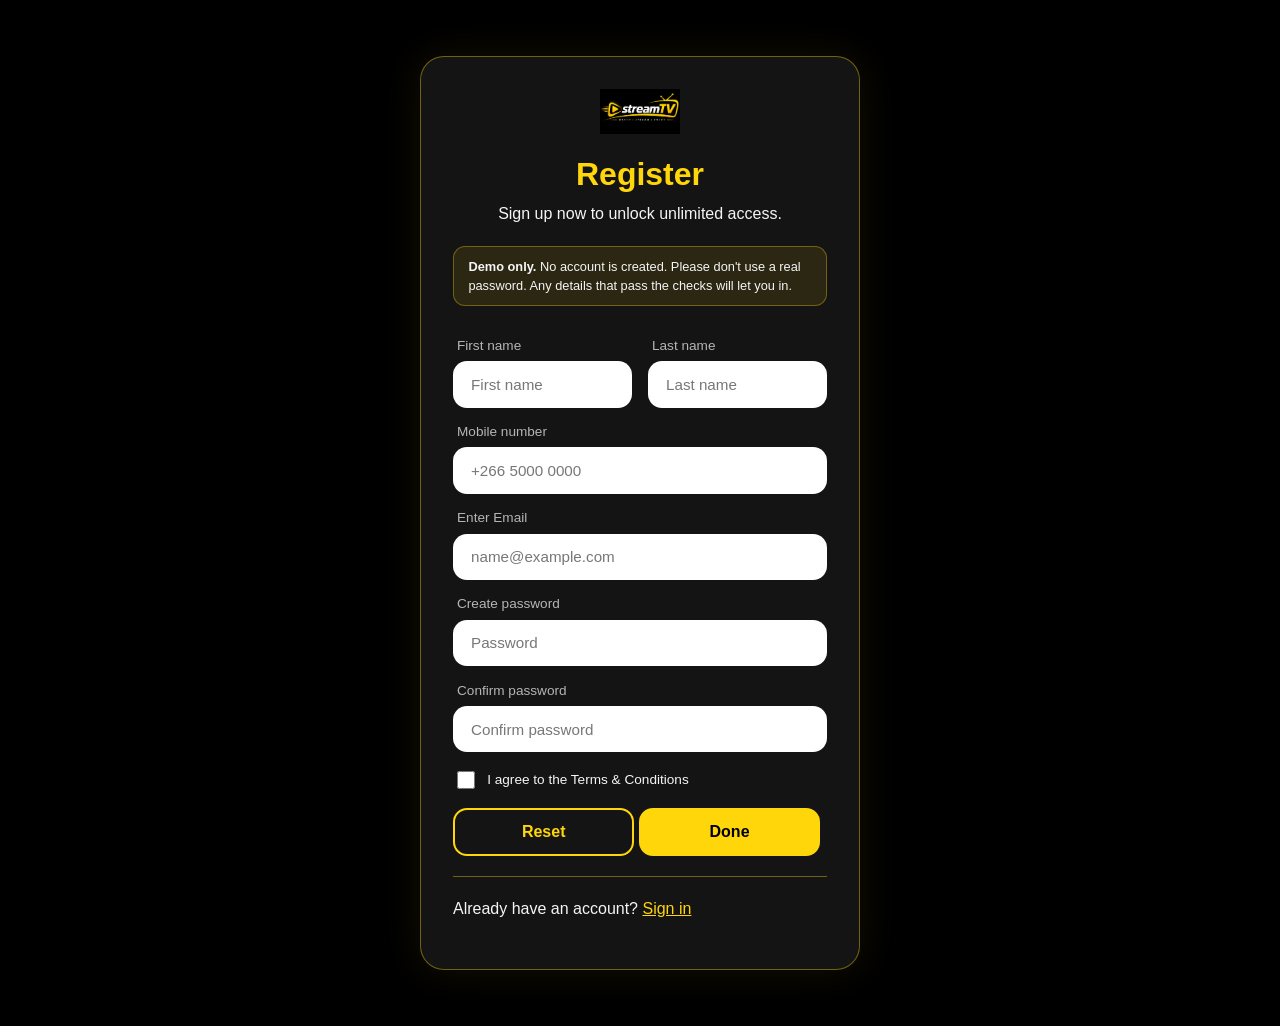
==== index.html @ e043f34e "Add files via upload" ====
<!DOCTYPE html>
<html lang="en">
<head>
    <meta charset="UTF-8">
    <meta name="viewport" content="width=device-width, initial-scale=1.0">
    <title>StreamTV | Sign Up</title>
    <link rel="stylesheet" href="streamtv.css">
</head>
<body class="form-page">
<main>
<form>
  <div class="form-box">
    <img src="STREAMTV.webp" alt="StreamTV logo: a black and yellow TV and remote">

    <h2>Register</h2>
    <h3>Sign up now to unlock unlimited access.</h3>

    <p class="demo-note"><strong>Demo only.</strong> No account is created. Please don't use a real password. Any details that pass the checks will let you in.</p>

    <div class="name-row">
      <div>
        <label for="Fname">First name</label>
        <input type="text" id="Fname" placeholder="First name" required minlength="2" class="form-control">
      </div>
      <div>
        <label for="Lname">Last name</label>
        <input type="text" id="Lname" placeholder="Last name" required minlength="2" class="form-control">
      </div>
    </div>

    <div>
      <label for="Mobilenumber">Mobile number</label>
      <input type="tel" id="Mobilenumber" placeholder="+266 5000 0000" required pattern="[0-9+ ]{8,15}" class="form-control">
    </div>

    <div>
      <label for="Email">Enter Email</label>
      <input type="email" id="Email" placeholder="name@example.com" required class="form-control">
    </div>

    <div>
      <label for="Password">Create password</label>
      <input type="password" id="Password" placeholder="Password" required minlength="8" class="form-control">
    </div>

    <div>
      <label for="Confirm_password">Confirm password</label>
      <input type="password" id="Confirm_password" placeholder="Confirm password" required minlength="8" class="form-control">
    </div>

    <div class="form-check">
      <input type="checkbox" id="terms" class="form-check-input" required>
      <label for="terms" class="form-check-label">I agree to the Terms &amp; Conditions</label>
    </div>

    <div id="message" role="alert"></div>

    <button type="reset" class="btn btn-secondary">Reset</button>
    <button type="submit" class="btn btn-warning">Done</button>
    <hr>
    <p>Already have an account? <a href="signin.html">Sign in</a></p>
  </div>
</form>
</main>
<script src="script.js"></script>
</body>
</html>
---- streamtv.css ----
/* COLOUR VARIABLES */
:root {
  --black: #000000;
  --card: #141414;
  --yellow: #FFD60A;
  --yellow-dark: #E6BE00;
  --white: #F5F5F5;
  --muted: #B5B5B5;
}

/*  RESET */
* {
  box-sizing: border-box;
}

/* BODY */
body {
  margin: 0;
  background: var(--black);
  color: var(--white);
  font-family: Arial, sans-serif;
  line-height: 1.5;
}

/* only the sign up and sign in pages get padding around the card */
body.form-page {
  padding: 1.5rem 1rem;
}

html,
body {
  overflow-x: hidden;
}

img {
  max-width: 100%;
}

/* FORM CARD (sign up and sign in) */
.form-box {
  max-width: 440px;
  margin: 2rem auto;
  padding: 2rem;
  background: var(--card);
  border: 1px solid rgba(255, 214, 10, 0.4);
  border-radius: 24px;
  box-shadow: 0 0 40px rgba(255, 214, 10, 0.08);
}

.form-box > img {
  display: block;
  width: 80px;
  height: auto;
  margin: 0 auto 1rem;
}

/* HEADINGS */
h1 {
  margin: 0 0 0.25rem;
  color: var(--yellow);
  font-size: 2rem;
  font-weight: 700;
}

h2 {
  margin: 0 0 0.25rem;
  color: var(--yellow);
  text-align: center;
  font-size: 2rem;
  font-weight: 700;
}

h3 {
  margin: 0 0 1.25rem;
  text-align: center;
  font-size: 1rem;
  font-weight: 400;
}

/* DEMO NOTE */
.demo-note {
  padding: 0.6rem 0.9rem;
  margin-bottom: 1rem;
  background: rgba(255, 214, 10, 0.1);
  border: 1px solid rgba(255, 214, 10, 0.35);
  border-radius: 12px;
  font-size: 0.8rem;
}

/* LABELS AND INPUTS */
label {
  display: block;
  margin: 0.9rem 0 0.3rem;
  padding-left: 0.25rem;
  font-size: 0.85rem;
  font-weight: 500;
  color: var(--muted);
}

.form-control {
  display: block;
  width: 100%;
  padding: 0.8rem 1rem;
  background: #FFFFFF;
  color: #111111;
  border: 2px solid transparent;
  border-radius: 14px;
  font-size: 0.95rem;
}

.form-control::placeholder {
  color: #777777;
}

/* FOCUS STATE */
.form-control:focus {
  outline: none;
  background: #FFFFFF;
  color: #111111;
  border-color: var(--yellow);
  box-shadow: 0 0 0 0.2rem rgba(255, 214, 10, 0.3);
}

.form-select {
  background-color: #FFFFFF;
  color: #111111;
  border: 2px solid transparent;
  border-radius: 14px;
  padding: 0.8rem 1rem;
  font-size: 0.95rem;
}

.form-select:focus {
  border-color: var(--yellow);
  box-shadow: 0 0 0 0.2rem rgba(255, 214, 10, 0.3);
}

.name-row {
  display: flex;
  gap: 1rem;
}

.name-row > div {
  flex: 1;
  min-width: 0;
}

/* CHECKBOX ROW */
.form-check {
  display: flex;
  align-items: center;
  gap: 0.6rem;
  margin: 1rem 0;
  font-size: 0.85rem;
}

.form-check-input {
  width: 1.1rem;
  height: 1.1rem;
  accent-color: var(--yellow);
}

.form-check-label {
  margin: 0;
  padding: 0;
  color: var(--white);
}

/* MESSAGES */
#message {
  margin-top: 1rem;
}

.alert {
  padding: 0.7rem 1rem;
  border-radius: 12px;
  font-size: 0.9rem;
}

.alert-success {
  background: rgba(255, 214, 10, 0.15);
  border: 1px solid var(--yellow);
}

.alert-danger {
  background: rgba(255, 107, 107, 0.15);
  border: 1px solid #FF6B6B;
}

/* BUTTONS */
.btn {
  padding: 0.8rem;
  border-radius: 14px;
  font-family: inherit;
  font-size: 1rem;
  font-weight: 600;
  cursor: pointer;
}

.btn-sm {
  padding: 0.4rem 0.75rem;
  font-size: 0.85rem;
  border-radius: 10px;
}

.btn-warning {
  background: var(--yellow);
  border: 2px solid var(--yellow);
  color: #000000;
}

.btn-secondary {
  background: transparent;
  border: 2px solid var(--yellow);
  color: var(--yellow);
}

/* HOVER STATES */
.btn-warning:hover {
  background: var(--yellow-dark);
  border-color: var(--yellow-dark);
  color: #000000;
}

.btn-secondary:hover {
  background: var(--yellow);
  color: #000000;
}

.btn-outline-warning {
  border: 2px solid var(--yellow);
  color: var(--yellow);
}

.btn-outline-warning:hover {
  background: var(--yellow);
  color: #000000;
}

.btn:focus-visible {
  outline: 3px solid #FFFFFF;
  outline-offset: 2px;
}

/* buttons inside the sign up / sign in card */
.form-box .btn {
  width: calc(50% - 0.35rem);
}

.form-box .btn-full {
  width: 100%;
}

hr {
  border: 0;
  border-top: 1px solid rgba(255, 214, 10, 0.4);
  margin: 1.25rem 0;
}

a {
  color: var(--yellow);
}

a:hover,
a:focus {
  color: var(--yellow-dark);
}

/* NAVBAR */
.navbar.navbar-dark {
  --bs-navbar-color: #F5F5F5;
  --bs-navbar-hover-color: #FFD60A;
  --bs-navbar-active-color: #FFD60A;
  --bs-navbar-brand-color: #F5F5F5;
  --bs-navbar-brand-hover-color: #FFD60A;
  background: #000000;
  border-bottom: 1px solid rgba(255, 214, 10, 0.4);
  padding: 0.5rem 0;
}

.navbar-brand {
  display: flex;
  align-items: center;
  gap: 0.5rem;
  font-weight: 700;
}

.navbar .btn {
  padding: 0.45rem 0.9rem;
  font-size: 0.95rem;
}

.navbar .form-control {
  padding: 0.45rem 0.9rem;
}

/* PAGE SECTIONS */
main section {
  padding: 1.5rem 1.5rem 0;
}

main section h2 {
  text-align: left;
  margin-bottom: 1rem;
}

#Browse_heading p,
#Mylist_heading p {
  color: var(--muted);
}

/* HERO BANNER */
#Hero {
  min-height: 70vh;
  padding: 4rem 1.5rem;
  display: flex;
  flex-direction: column;
  justify-content: center;
  align-items: flex-start;
  gap: 0.75rem;
  background:
    linear-gradient(to right, rgba(0, 0, 0, 0.85), rgba(0, 0, 0, 0.3)),
    url("hero.jpg") center / cover no-repeat;
}

#Hero h1 {
  font-size: 2.5rem;
}

.hero-buttons {
  display: flex;
  flex-wrap: wrap;
  gap: 0.6rem;
}

/* A ROW OF CARDS  */
#Trending-row,
#New_releases-row,
#Popular-row {
  display: flex;
  gap: 1rem;
  overflow-x: auto;
  padding-bottom: 1rem;
  scroll-snap-type: x proximity;
}

/*  ONE MOVIE CARD */
.movie-card {
  flex: 0 0 170px;
  background: var(--card);
  border: 1px solid transparent;
  border-radius: 14px;
  overflow: hidden;
  scroll-snap-align: start;
  transition: transform 0.2s, border-color 0.2s;
}

/* on Browse and My List the Bootstrap column sets the width */
.row .movie-card {
  flex: none;
  height: 100%;
}

/* HOVER and FOCUS STATE */
.movie-card:hover,
.movie-card:focus-within {
  transform: translateY(-6px);
  border-color: var(--yellow);
}

.poster-img {
  display: block;
  width: 100%;
  aspect-ratio: 2 / 3;
  object-fit: cover;
  background: #222222;
}

.movie-info {
  padding: 0.75rem;
}

.movie-title {
  margin: 0 0 0.25rem;
  text-align: left;
  font-size: 1rem;
  font-weight: 600;
  color: var(--white);
}

.movie-meta {
  margin: 0 0 0.5rem;
  font-size: 0.75rem;
  color: var(--muted);
}

/* description clipped to 3 lines */
.movie-desc {
  margin: 0.5rem 0 0.75rem;
  font-size: 0.8rem;
  color: var(--muted);
  display: -webkit-box;
  -webkit-line-clamp: 3;
  line-clamp: 3;
  -webkit-box-orient: vertical;
  overflow: hidden;
}

.card-buttons {
  display: flex;
  flex-wrap: wrap;
  gap: 0.4rem;
}

#No_results {
  padding: 2rem 0;
  text-align: center;
  color: var(--muted);
}

/*  DETAILS MODAL */
.modal-content {
  background: var(--card);
  color: var(--white);
  border: 1px solid rgba(255, 214, 10, 0.4);
  border-radius: 20px;
}

.modal-header,
.modal-footer {
  border-color: rgba(255, 214, 10, 0.2);
}

.modal-title {
  margin: 0;
  text-align: left;
  font-size: 1.5rem;
}

/* MY LIST PAGE */
#Mylist_count {
  color: var(--muted);
}

#Mylist_empty {
  padding: 2rem 0;
  text-align: center;
  color: var(--muted);
}

#Mylist_actions {
  padding-top: 1rem;
}

#Mylist_message {
  padding: 0.5rem 1.5rem;
  min-height: 2rem;
  color: var(--yellow);
}

/* ABOUT PAGE */
details {
  margin-bottom: 0.5rem;
  padding: 0.75rem 1rem;
  background: var(--card);
  border: 1px solid rgba(255, 214, 10, 0.25);
  border-radius: 12px;
}

summary {
  cursor: pointer;
  font-weight: 600;
  color: var(--yellow);
}

details p {
  margin: 0.5rem 0 0;
}

#Contact_form {
  max-width: 600px;
}

.status-ok {
  margin-top: 1rem;
  color: var(--yellow);
}

.status-error {
  margin-top: 1rem;
  color: #FF6B6B;
}

/* MY LIST FEEDBACK MESSAGE */
#list-toast {
  position: fixed;
  left: 50%;
  bottom: 1.5rem;
  transform: translateX(-50%) translateY(20px);
  z-index: 2000;
  max-width: 90%;
  padding: 0.75rem 1.25rem;
  background: var(--yellow);
  color: #000000;
  font-weight: 600;
  border-radius: 12px;
  opacity: 0;
  pointer-events: none;
  transition: opacity 0.25s, transform 0.25s;
}

#list-toast.show {
  opacity: 1;
  transform: translateX(-50%) translateY(0);
}

/* FOOTER */
footer {
  margin-top: 2rem;
  padding: 1.5rem;
  text-align: center;
  font-size: 0.85rem;
  color: var(--muted);
  border-top: 1px solid rgba(255, 214, 10, 0.3);
}

footer nav a {
  margin: 0 0.5rem;
}

/* TABLET */
@media (max-width: 768px) {
  body.form-page {
    padding: 1rem;
  }

  .form-box {
    margin: 1rem auto;
  }
}

/* PHONE */
@media (max-width: 480px) {
  .form-box {
    padding: 1.5rem 1.25rem;
    border-radius: 20px;
  }

  h2 {
    font-size: 1.7rem;
  }

  #Hero h1 {
    font-size: 1.8rem;
  }

  .name-row {
    flex-direction: column;
    gap: 0;
  }

  .form-box .btn {
    width: 100%;
    margin-bottom: 0.6rem;
  }

  .movie-card {
    flex-basis: 140px;
  }
}

/* DATA STATUS LINE (Fetch API feedback)  */
.data-status {
  margin: 0;
  padding: 0.75rem 1.5rem 0;
  min-height: 2rem;
  font-size: 0.85rem;
  color: var(--muted);
}

.data-status.loading::before {
  content: "⏳ ";
}

.data-status.ok {
  color: var(--muted);
}

.data-status.error {
  color: #FF6B6B;
}

/* VIDEO PLAYER IN THE DETAILS POP-UP */
#trailerBox iframe {
  border: 0;
  border-radius: 12px;
  background: #000000;
}
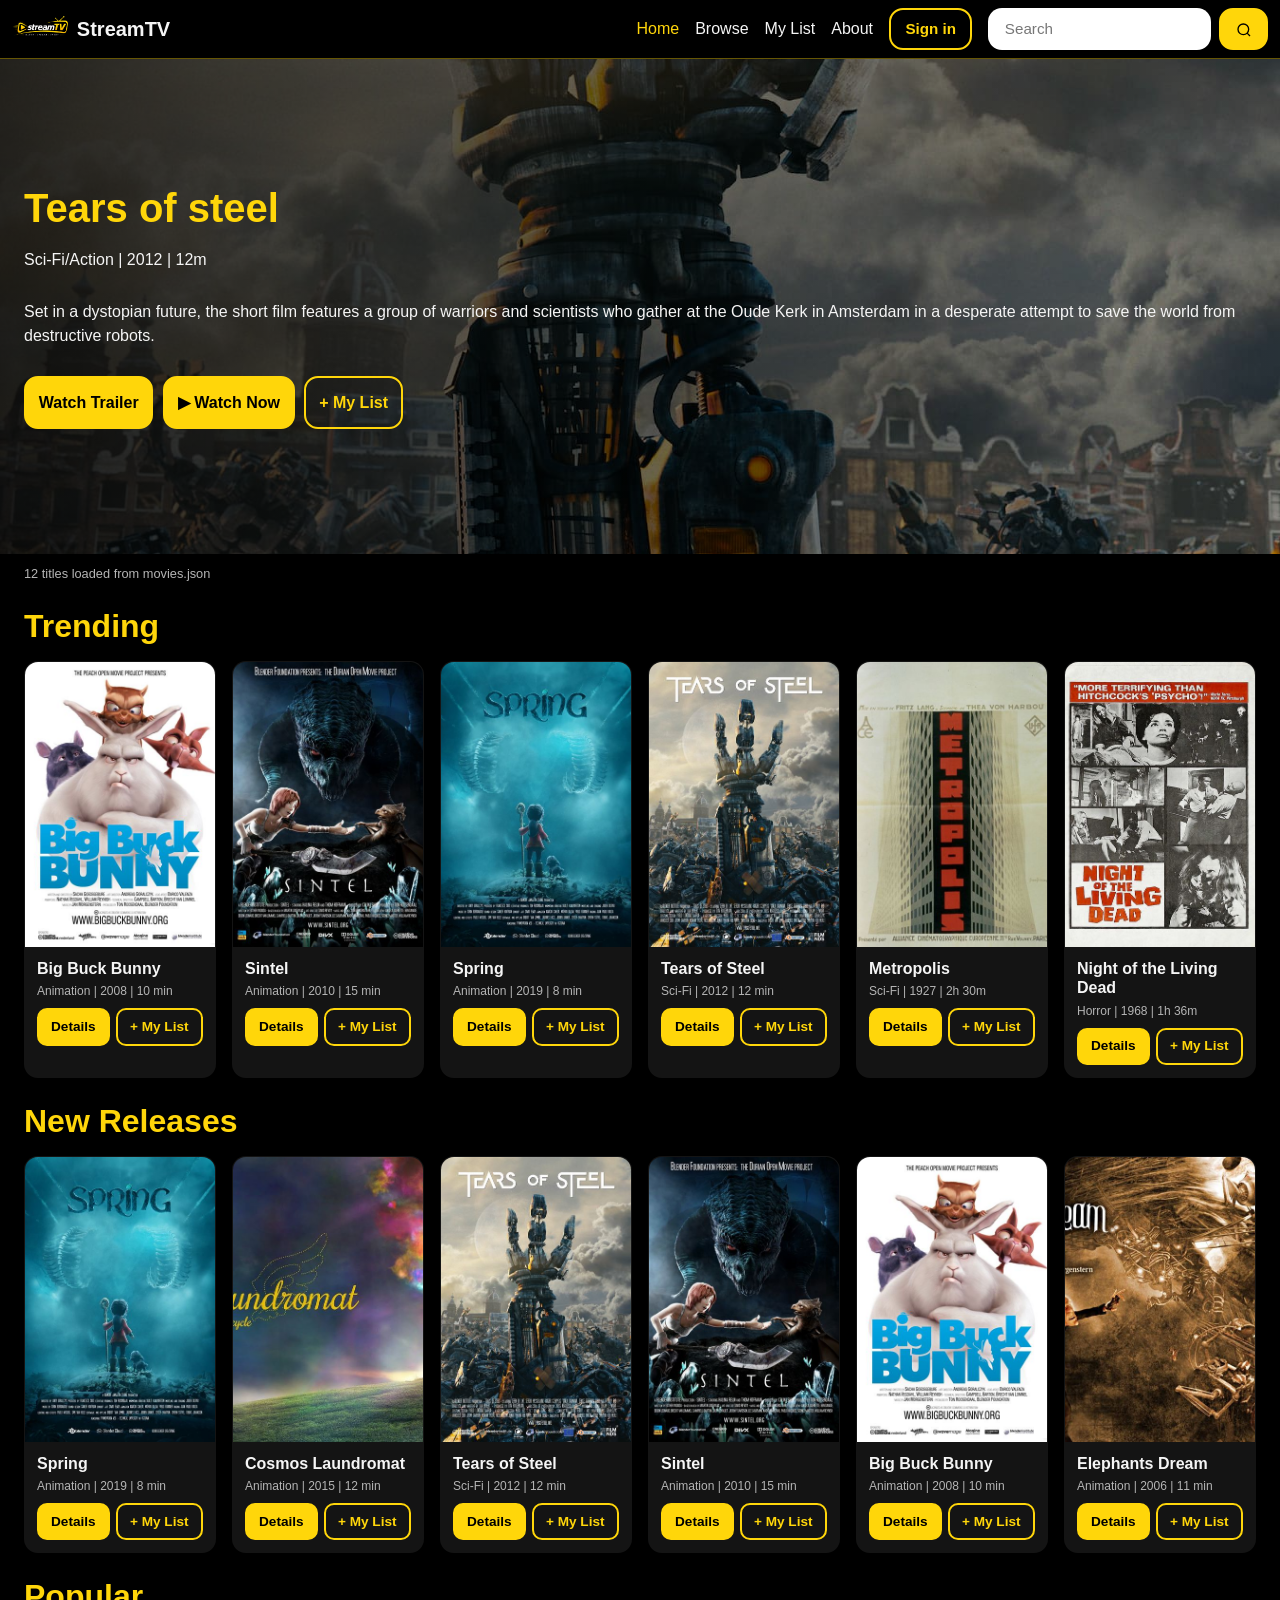
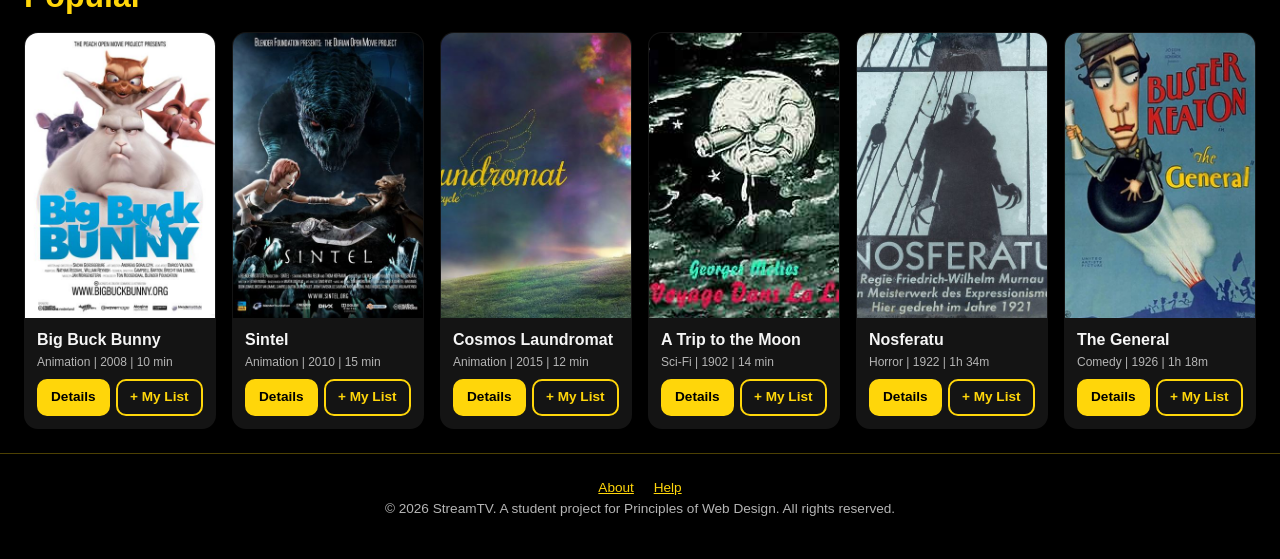
==== commit 75415732: "Add files via upload" ====
--- a/index.html
+++ b/index.html
@@ -3,65 +3,90 @@
 <head>
     <meta charset="UTF-8">
     <meta name="viewport" content="width=device-width, initial-scale=1.0">
-    <title>StreamTV | Sign Up</title>
+    <title>StreamTV | Home</title>
+    <link href="https://cdn.jsdelivr.net/npm/bootstrap@5.3.3/dist/css/bootstrap.min.css" rel="stylesheet">
     <link rel="stylesheet" href="streamtv.css">
 </head>
-<body class="form-page">
-<main>
-<form>
-  <div class="form-box">
-    <img src="STREAMTV.webp" alt="StreamTV logo: a black and yellow TV and remote">
+<body>
+    <header>
+        <nav class="navbar navbar-expand-lg navbar-dark" aria-label="Main navigation">
+            <div class="container-fluid">
+                <a class="navbar-brand" href="index.html">
+                    <img src="STREAMTV.webp" alt="StreamTV logo" height="32">
+                    <span>StreamTV</span>
+                </a>
+                <button class="navbar-toggler" type="button" data-bs-toggle="collapse" data-bs-target="#mainNav" aria-controls="mainNav" aria-expanded="false" aria-label="Toggle navigation">
+                    <span class="navbar-toggler-icon"></span>
+                </button>
+                <div class="collapse navbar-collapse" id="mainNav">
+                    <ul class="navbar-nav ms-auto mb-2 mb-lg-0 align-items-lg-center">
+                        <li class="nav-item"><a class="nav-link active" aria-current="page" href="index.html">Home</a></li>
+                        <li class="nav-item"><a class="nav-link" href="browse.html">Browse</a></li>
+                        <li class="nav-item"><a class="nav-link" href="mylist.html">My List</a></li>
+                        <li class="nav-item"><a class="nav-link" href="about.html">About</a></li>
+                        <li id="signinItem" class="nav-item"><a class="btn btn-outline-warning ms-lg-2" href="signin.html">Sign in</a></li>
+                        <li id="logoutItem" class="nav-item" hidden><button type="button" id="logoutBtn" class="btn btn-outline-warning ms-lg-2">Log out</button></li>
+                    </ul>
+                    <form class="d-flex ms-lg-3" role="search">
+                        <label for="search_input" class="visually-hidden">Search</label>
+                        <input class="form-control me-2" type="search" id="search_input" placeholder="Search">
+                        <button class="btn btn-warning" type="submit" aria-label="search">
+                             <svg width="16" height="16" viewBox="0 0 24 24" fill="none" stroke="currentColor" stroke-width="2">
+                                 <circle cx="11" cy="11" r="8"></circle>
+                                 <line x1="21" y1="21" x2="16.65" y2="16.65"></line>
+                             </svg>
+                        </button>
+                    </form>
+                </div>
+            </div>
+        </nav>
+    </header>
 
-    <h2>Register</h2>
-    <h3>Sign up now to unlock unlimited access.</h3>
+    <main>
+        <section id="Hero" aria-labelledby="hero-title">
+            <h1 id="hero-title">Tears of steel</h1>
+            <p>Sci-Fi/Action | 2012 | 12m</p>
+            <p>Set in a dystopian future, the short film features a group of warriors and scientists who gather at the Oude Kerk in Amsterdam in a desperate attempt to save the world from destructive robots.</p>
+            <div class="hero-buttons">
+                <a href="https://www.youtube.com/watch?v=R6MlUcmOul8" target="_blank" rel="noopener" class="btn btn-warning">Watch Trailer</a>
+                <button type="button" id="heroWatchBtn" class="btn btn-warning" data-id="6">▶ Watch Now</button>
+                <button type="button" id="heroListBtn" class="btn btn-outline-warning list-btn" data-id="6">+ My List</button>
+            </div>
+        </section>
 
-    <p class="demo-note"><strong>Demo only.</strong> No account is created. Please don't use a real password. Any details that pass the checks will let you in.</p>
+        <p id="Data_status" class="data-status" role="status" aria-live="polite"></p>
 
-    <div class="name-row">
-      <div>
-        <label for="Fname">First name</label>
-        <input type="text" id="Fname" placeholder="First name" required minlength="2" class="form-control">
-      </div>
-      <div>
-        <label for="Lname">Last name</label>
-        <input type="text" id="Lname" placeholder="Last name" required minlength="2" class="form-control">
-      </div>
-    </div>
+        <section id="Trending">
+            <h2>Trending</h2>
+            <div id="Trending-row"></div>
+        </section>
 
-    <div>
-      <label for="Mobilenumber">Mobile number</label>
-      <input type="tel" id="Mobilenumber" placeholder="+266 5000 0000" required pattern="[0-9+ ]{8,15}" class="form-control">
-    </div>
+        <section id="New_releases">
+            <h2>New Releases</h2>
+            <div id="New_releases-row"></div>
+        </section>
 
-    <div>
-      <label for="Email">Enter Email</label>
-      <input type="email" id="Email" placeholder="name@example.com" required class="form-control">
-    </div>
+        <section id="Popular">
+            <h2>Popular</h2>
+            <div id="Popular-row"></div>
+        </section>
 
-    <div>
-      <label for="Password">Create password</label>
-      <input type="password" id="Password" placeholder="Password" required minlength="8" class="form-control">
-    </div>
+    </main>
 
-    <div>
-      <label for="Confirm_password">Confirm password</label>
-      <input type="password" id="Confirm_password" placeholder="Confirm password" required minlength="8" class="form-control">
-    </div>
+    <footer>
+        <nav aria-label="Footer navigation">
+            <a href="about.html">About</a>
+            <a href="about.html#faq">Help</a>
+        </nav>
+        <p>&copy; 2026 StreamTV. A student project for Principles of Web Design. All rights reserved.</p>
+    </footer>
 
-    <div class="form-check">
-      <input type="checkbox" id="terms" class="form-check-input" required>
-      <label for="terms" class="form-check-label">I agree to the Terms &amp; Conditions</label>
-    </div>
-
-    <div id="message" role="alert"></div>
-
-    <button type="reset" class="btn btn-secondary">Reset</button>
-    <button type="submit" class="btn btn-warning">Done</button>
-    <hr>
-    <p>Already have an account? <a href="signin.html">Sign in</a></p>
-  </div>
-</form>
-</main>
-<script src="script.js"></script>
+    <script src="https://cdn.jsdelivr.net/npm/bootstrap@5.3.3/dist/js/bootstrap.bundle.min.js"></script>
+    <script src="nav.js"></script>
+    <script src="movies.js"></script>
+    <script src="data.js"></script>
+    <script src="list.js"></script>
+    <script src="cards.js"></script>
+    <script src="home.js"></script>
 </body>
 </html>
--- a/streamtv.css
+++ b/streamtv.css
@@ -299,6 +299,15 @@
   padding: 1.5rem 1.5rem 0;
 }
 
+/* every section except the hero shares the same centred width, so the page has even side spaces */
+main section:not(#Hero),
+main > .data-status {
+  width: 100%;
+  max-width: 1400px;
+  margin-left: auto;
+  margin-right: auto;
+}
+
 main section h2 {
   text-align: left;
   margin-bottom: 1rem;
@@ -311,8 +320,8 @@
 
 /* HERO BANNER */
 #Hero {
-  min-height: 70vh;
-  padding: 4rem 1.5rem;
+  min-height: clamp(320px, 55vh, 560px);
+  padding: 3rem 1.5rem;
   display: flex;
   flex-direction: column;
   justify-content: center;
@@ -337,28 +346,36 @@
 #Trending-row,
 #New_releases-row,
 #Popular-row {
-  display: flex;
+  display: grid;
+  grid-template-columns: repeat(6, 1fr);   /* six equal columns, so no empty space at the end */
   gap: 1rem;
-  overflow-x: auto;
-  padding-bottom: 1rem;
-  scroll-snap-type: x proximity;
+}
+
+@media (max-width: 991px) {
+  #Trending-row,
+  #New_releases-row,
+  #Popular-row {
+    grid-template-columns: repeat(3, 1fr);
+  }
+}
+
+@media (max-width: 575px) {
+  #Trending-row,
+  #New_releases-row,
+  #Popular-row {
+    grid-template-columns: repeat(2, 1fr);
+  }
 }
 
 /*  ONE MOVIE CARD */
 .movie-card {
-  flex: 0 0 170px;
+  height: 100%;
+  cursor: pointer;                         /* the whole card is clickable */
   background: var(--card);
   border: 1px solid transparent;
   border-radius: 14px;
   overflow: hidden;
-  scroll-snap-align: start;
   transition: transform 0.2s, border-color 0.2s;
-}
-
-/* on Browse and My List the Bootstrap column sets the width */
-.row .movie-card {
-  flex: none;
-  height: 100%;
 }
 
 /* HOVER and FOCUS STATE */
@@ -478,7 +495,7 @@
 }
 
 #Contact_form {
-  max-width: 600px;
+  max-width: none;
 }
 
 .status-ok {
@@ -516,7 +533,7 @@
 
 /* FOOTER */
 footer {
-  margin-top: 2rem;
+  margin-top: 1.5rem;
   padding: 1.5rem;
   text-align: center;
   font-size: 0.85rem;
@@ -564,22 +581,22 @@
     margin-bottom: 0.6rem;
   }
 
-  .movie-card {
-    flex-basis: 140px;
-  }
 }
 
 /* DATA STATUS LINE (Fetch API feedback)  */
 .data-status {
   margin: 0;
-  padding: 0.75rem 1.5rem 0;
-  min-height: 2rem;
-  font-size: 0.85rem;
+  padding: 0.6rem 1.5rem 0;
+  font-size: 0.8rem;
   color: var(--muted);
 }
 
 .data-status.loading::before {
   content: "⏳ ";
+}
+
+.data-status:empty {
+  display: none;
 }
 
 .data-status.ok {
@@ -596,3 +613,57 @@
   border-radius: 12px;
   background: #000000;
 }
+
+/* BACK BUTTON (sign in and sign up pages) */
+.back-btn {
+  display: inline-block;
+  margin-bottom: 0.75rem;
+  padding: 0.4rem 0.9rem;
+  border: 2px solid var(--yellow);
+  border-radius: 14px;
+  color: var(--yellow);
+  font-size: 0.9rem;
+  font-weight: 600;
+  text-decoration: none;
+}
+
+.back-btn:hover,
+.back-btn:focus-visible {
+  background: var(--yellow);
+  color: #000000;
+}
+
+/* ABOUT PAGE PANELS (they sit side by side and fill the full height of their row) */
+.about-panel {
+  height: 100%;
+  padding: 1.25rem;
+  background: #0e0e0e;
+  border: 1px solid rgba(255, 214, 10, 0.25);
+  border-radius: 16px;
+}
+
+.about-panel h2 {
+  margin-bottom: 0.75rem;
+  font-size: 1.5rem;
+}
+
+.about-panel p:last-child,
+.about-panel ol:last-child {
+  margin-bottom: 0;
+}
+
+.about-panel ol {
+  padding-left: 1.25rem;
+}
+
+.about-panel li {
+  margin-bottom: 0.6rem;
+}
+
+.about-panel details:last-child {
+  margin-bottom: 0;
+}
+
+.about-panel .table {
+  margin-bottom: 0.75rem;
+}
